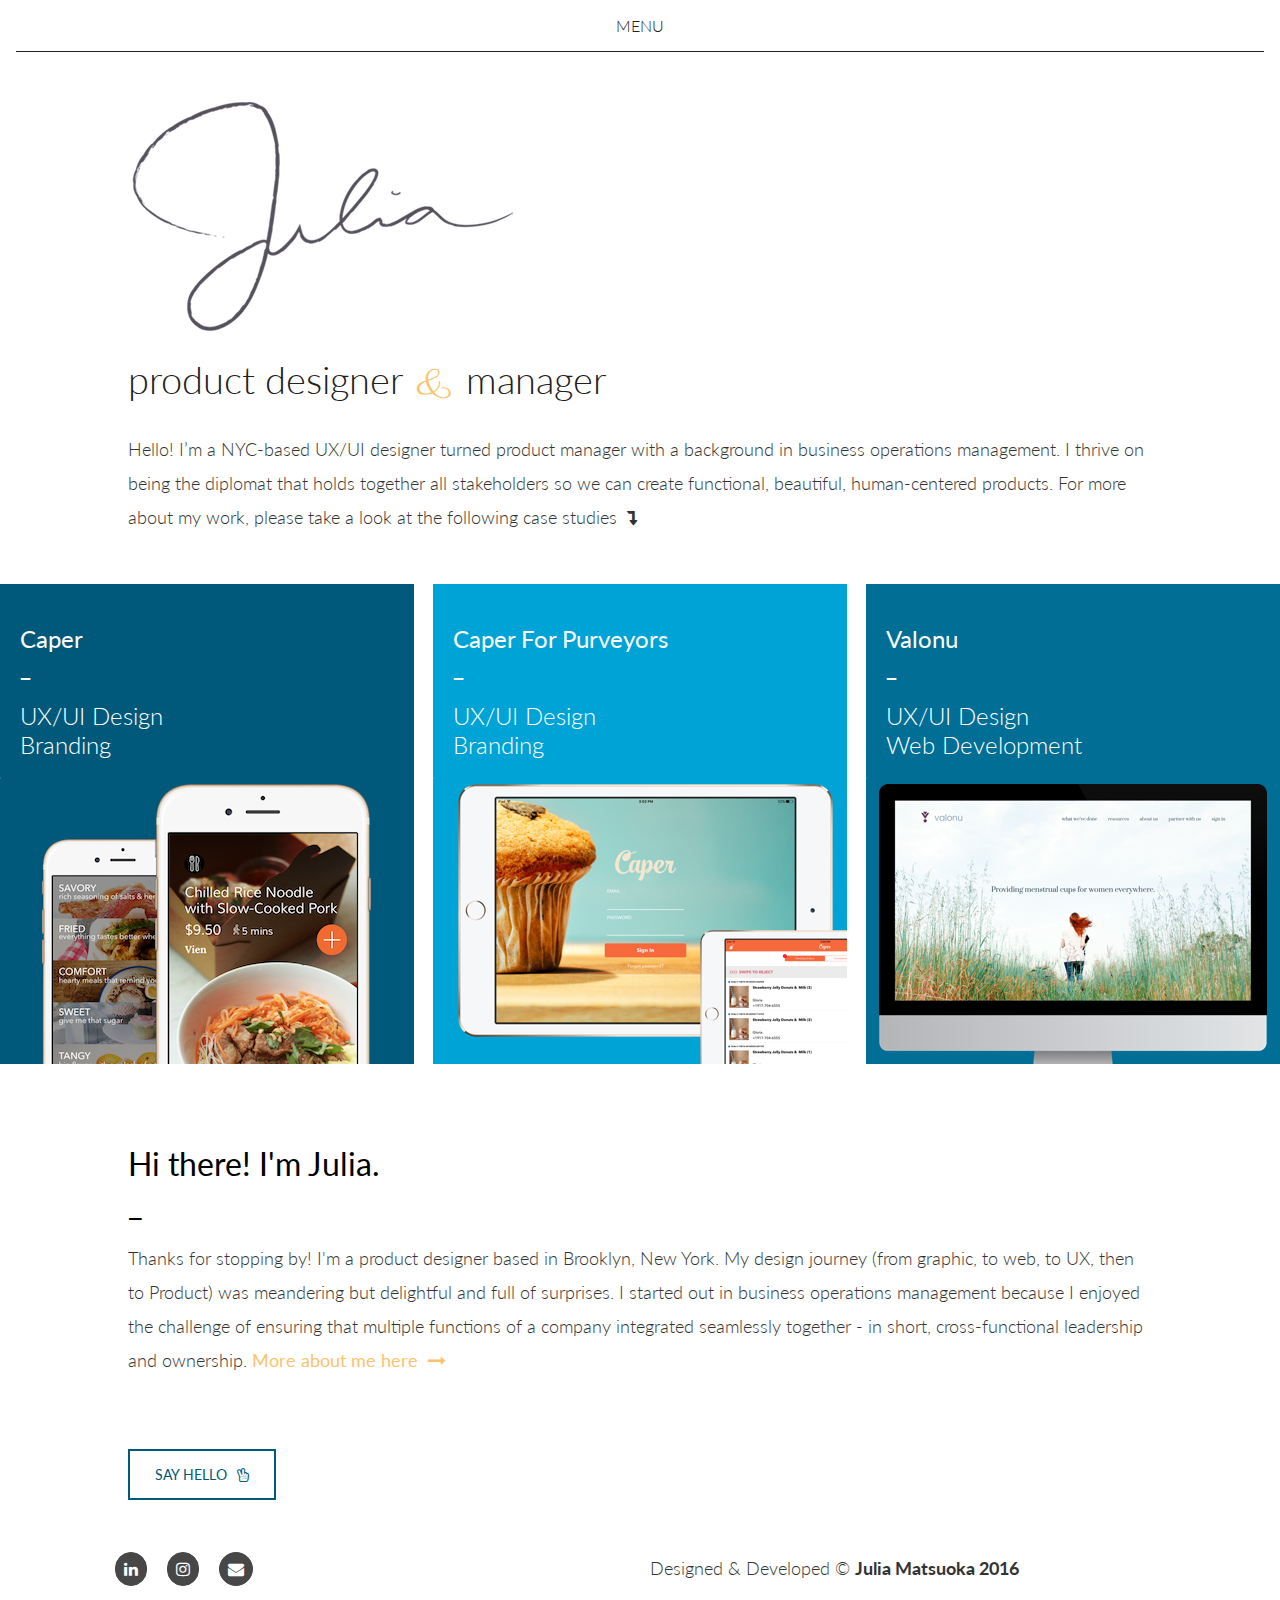
==== index.html @ af91d531 "SWITCHCASESTUDIES" ====
<!DOCTYPE html>
 <html lang="en-us">
 <head>
   <meta http-equiv="X-UA-Compatible" content="IE=Edge">
   <meta name="viewport" content="width=device-width, initial-scale=1">
   <meta charset="UTF-8">
   <title>Julia Matsuoka</title>

 <!-- Google Fonts -->
  <link href="https://fonts.googleapis.com/css?family=Merriweather:300,400" rel="stylesheet">

  <link href="https://fonts.googleapis.com/css?family=Lato:300,400,700" rel="stylesheet">

  <link href="https://fonts.googleapis.com/css?family=Parisienne" rel="stylesheet">
 
 <!-- CSS -->
 <link rel="stylesheet" href="css/normalize.css">
 <link rel="stylesheet" href="css/style.css">
 <link rel="stylesheet" href="css/font-awesome.css"> 
 <link rel="stylesheet" href="css/animate.css">

 <script src="js/jquery-3.1.0.slim.min.js"></script>

</head>


<body>
<!-- HEADER -->
<header>
<!-- Menu -->
<nav>
<div class="menu">
  <div id="mobile-icon">MENU <br><hr></div>
  <ul>
    <li><a href="index.html">WORK</a></li>
    <li><a href="about.html">ABOUT</a></li>
    <li><a href="contact.html">CONTACT</a></li>
  </ul>
</div>
</nav>

<!-- Intro -->
<div class="intro">
  <img id="signaturelarge" src="images/signature.png" />
  <img id="signaturemobile" src="images/signaturemobile.png" />
  <h2>product designer<span> & </span> manager</h2>
  <br>
  <p>Hello! I’m a NYC-based UX/UI designer turned product manager with a background in business operations management. I thrive on being the diplomat that holds together all stakeholders so we can create functional, beautiful, human-centered products. For more about my work, please take a look at the following case studies<i class="fa fa-level-down" aria-hidden"true"></i></p>

</div>
</header>
<!-- END HEADER -->

<!-- MAIN -->
<main>
<section class="casestudies">
  <li class="one-third caperstudy">
  <a href="caperstudy.html">
    <div class="box">
    <div class="hovereffect">
        <div class="overlay">
           <h3>Caper<br>_</h3><br>
           <h4>UX/UI Design<br>Branding</h4>
           <p>VIEW CASE STUDY</p>
        </div>
    <img class="img-responsive" src="images/capercasestudy.png" />
    </div>
  </div>
  </a>
  </li>

<!--   <li class="one-third valonustudy">
  <a href="valonustudy.html">
  <div class="box">
    <div class="hovereffect">
        <div class="overlay">
            <h3>Valonu<br>_</h3><br>
            <h4>UX/UI Design<br>Web Development</h4>
            <p>VIEW CASE STUDY</p> 
        </div>
        <img class="img-responsive" src="images/valonucasestudy.png" />
    </div>
  </div>
  </a>
  </li>

  <li class="one-third caperpurveyorstudy">
  <a href="caperpurveyorstudy.html">
  <div class="box">
      <div class="hovereffect">
          <div class="overlay">
              <h3>Caper For Purveyors<br>_</h3><br>
              <h4>UX/UI Design<br>Branding</h4>
              <p>VIEW CASE STUDY</p> 
          </div>
        <img class="img-responsive" src="images/caperpurveyorstudy.png" />
      </div>
  </div>
  </a>
  </li> -->

  <li class="one-third caperpurveyorstudy">
  <a href="caperpurveyorstudy.html">
  <div class="box">
    <div class="hovereffect">
        <div class="overlay">
            <h3>Caper For Purveyors<br>_</h3><br>
            <h4>UX/UI Design<br>Branding</h4>
            <p>VIEW CASE STUDY</p> 
        </div>
        <img class="img-responsive" src="images/caperpurveyorstudy.png" />
    </div>
  </div>
  </a>
  </li>

  <li class="one-third valonustudy">
  <a href="valonustudy.html">
  <div class="box">
      <div class="hovereffect">
          <div class="overlay">
              <h3>Valonu<br>_</h3><br>
              <h4>UX/UI Design<br>Web Development</h4>
              <p>VIEW CASE STUDY</p> 
          </div>
        <img class="img-responsive" src="images/valonucasestudy.png" />
      </div>
  </div>
  </a>
  </li>




</section>

<section class="about">
  <h2>Hi there! I'm Julia.<br>_<br></h2>
  <p>Thanks for stopping by! I'm a product designer based in Brooklyn, New York. My design journey (from graphic, to web, to UX, then to Product) was meandering but delightful and full of surprises. I started out in business operations management because I enjoyed the challenge of ensuring that multiple functions of a company integrated seamlessly together - in short, cross-functional leadership and ownership. <a href="about.html">More about me here<i class="fa fa-long-arrow-right" aria-hidden"true"></i></a>
  <br>
  </p>
  <a href="contact.html" class="btn">SAY HELLO<i class="fa fa-hand-peace-o" aria-hidden"true"></i></a>
</section>
</main>
<!-- END MAIN -->

<!-- FOOTER -->
<footer>
  <li class="one-half socialmedia" id="contact">
    <ul class="icons">
    <li>
      <a href="https://www.linkedin.com/in/juliamatsuoka" class="icon alt fa fa-linkedin" target="_blank"></a>
    </li>
    <li>
      <a href="https://www.instagram.com/julia.mats/" class="icon alt fa fa-instagram" target="_blank"></a>
    </li>
    <li>
      <a href="mailto:cheers.julia@gmail.com" class="icon alt fa fa-envelope" target="_blank"></a>
    </li>
    </ul>
  </li>
  <li class="one-half copyright">
     <p>Designed & Developed &copy; <span>Julia Matsuoka 2016</span></p>
  </li>

 </footer>
<!-- END FOOTER -->


<!-- CHANGE MENU BG ON SCROLL -->
<!-- <script>
$(window).scroll(function() {
if ($(window).scrollTop() > 50 ){
$('.menu').addClass('scrolling');
} else {
$('.menu').removeClass('scrolling');
}; 
});
$('.scroll').on('click', function(e){ 
e.preventDefault()
$('html, body').animate({
scrollTop : $(this.hash).offset().top
}, 1500);
});
</script> -->

<!-- RESPONSIVE MENU -->
<script>
$(document).ready(function(){
  
  $('#mobile-icon').click( function() {
    $('nav ul').toggleClass("showing");
        // console.log('working');

  });
});
</script>





 </body>
 </html>
---- css/style.css ----
/* RESET */
html, body, div, span, object, iframe,
h1, h2, h3, h4, h5, h6, p, blockquote, pre,
abbr, address, cite, code,
del, dfn, em, img, ins, kbd, q, samp,
small, strong, sub, sup, var,
b, i,
dl, dt, dd, ol, ul, li,
fieldset, form, label, legend,
table, caption, tbody, tfoot, thead, tr, th, td,
article, aside, canvas, details, figcaption, figure, 
footer, header, hgroup, menu, nav, section, summary,
time, mark, audio, video {
    margin:0;
    padding:0;
    border:0;
    outline:0;
    font-size:100%;
    vertical-align:baseline;
    background:transparent;
}
nav ul {
    list-style:none;
}
blockquote, q {
    quotes:none;
}
blockquote:before, blockquote:after,
q:before, q:after {
    content:'';
    content:none;
}
a {
    margin:0;
    padding:0;
    font-size:100%;
    vertical-align:baseline;
    background:transparent;
    text-decoration: none;
    color: #FBC26E;
    font-weight: 400;
}
a:hover {
  color: #006E95;
}
table {
    border-collapse:collapse;
    border-spacing:0;
}
/* change border colour to suit your needs */
hr {
    display:block;
    border:0;   
    border-top:1px solid #474747;
    margin-top:1em;
    margin-left: 1em;
    margin-right: 1em;
    padding:0;
}
input, select {
    vertical-align:middle;
}

html, body{
   overflow-x: hidden;
   margin: 0;
   padding: 0;
 }
body {
 font-family: 'Lato', sans-serif;
 font-size: 1em;
}
h1, h2, h3, h4, h5 {
 font-family: 'Lato', sans-serif;
 font-weight: 700;
}
h1 {
 font-size: 212.5%; /*34px*/
 font-weight: 400;
}
h2 {
 font-size: 137.5%; /*22px section headers*/
 font-weight: 400;
}
h3 {
 font-size: 137.5%; 
 font-weight: 300;
}
h4 {
  font-size: 112.5%; /*16px subheaders*/
}
h5 {
 font-size: 75%; /*12px sub-subheaders CAP*/
}
h6 {
 font-family: 'Lato', sans-serif;
 font-size: 112.5%; /*18px quote*/ 
 line-height: 1.5em;
 font-weight: 300;
}
p {
 font-size: 87.5%; /*14 px*/
 line-height: 1.625em; /*24px*/
 font-weight: 300;
}
footer {
  font-family: 'Lato', sans-serif;
}
.fa { font-family: 'FontAwesome' !important; 
  padding-left: 10px;

}




 /* GRID */
 .container {
   margin-right: auto;
   margin-left: auto;
   padding-top: 2em;
   padding-bottom: 2em;
   margin-top: 2em;
   margin-bottom: 2em;
   position: relative;
   width: 85%;
 }
 .container:before,
 .container:after {
   content: " ";
   display: table;
 }
 .container:after {
   clear: both;
 }
 .one-half, .one-third, .one-fourth {
   width: 50%;
   float: left;
   position: relative;
   min-height: 1px;
   margin-top: 0;
}


/* BUTTONS */
.btn {
   background: transparent;
   border: 2px solid #00597A;
   color: #00597A;
   font-family: 'Lato';
   font-size: 0.875em; /*14px*/
   font-weight: 400;
   padding: 15px 25px 15px 25px;
   line-height: 35px;
   text-decoration: none;
}
.btn:hover {
  color: #ffffff;
  background-color: #00597A;
}

 /* HEADER NAV */
* {
  margin: 0;
  padding: 0;
}
.menu {
   background-color: #ffffff;
   height: auto;
/*   position: fixed;*/
   top: 0;
   width: 100%;
   z-index: 999;
}
.manu li:last-child {
  margin-right: 4.25em;
}
.menu a {
  text-decoration: none;
  color: #202020;
}
/*.scrolling {
  background-color: #f1f1f1; opacity: 0.95;
  transition-duration: 0.1s;
}*/
nav ul {
  overflow: hidden;
  text-align:right;
  padding: 1%;
  margin-left: 0;
  -webkit-transition: max-height 0.4s;
  -ms-transition: max-height 0.4s;
  -moz-transition: max-height 0.4s;
  -0-transition: max-height 0.4s;
  transition: max-height 0.4s;
}
nav ul li {
  display: inline-block;
  font-size: 1em;
  font-weight: 300;
  padding: 10px 80px;
  letter-spacing: 1px;
  color: #202020;
}
nav a:hover {
   color: #FBC26E;
}​
.mobile-icon {
  width: 100%;
  text-align: center;
  box-sizing: border-box;
  cursor: pointer;
  color: #ffffff;
  display: none;
  position: relative;
}

/*@media all and (min-width: 42.5em) {
  #mobile-icon { 
    display: none; 
  } 
}*/

/*@media all and (max-width: 42.5em) {*/
  #mobile-icon {
    display: block;
    padding-top: 1em;
    cursor: pointer;
    text-align: center;
    font-size: 1em;
    font-weight: 300;
  }
    nav ul {
    max-height: 0px;      
    padding: 0px;
  }
  /* MOBILE NAV  */
  .showing {
    min-height: 200em;
    text-align: center;
    font-size: 1em;
    background-color: #ffffff;
    padding-top: 100px;
  }
  .menu {
    color: #202020;
    background-color: #ffffff;
    display: block;
    width: 100%;
  }
  hr {
  border-top: 1px solid #202020;
  }
  nav ul li {
    box-sizing: border-box;
    width: 100%;
    padding-top: 30px;
    text-align: center;
  }
  nav ul li a {
      color: #202020;
      text-decoration: none;
  }
  nav ul li:hover {
      width: 100%;
      color: #FBC26E;
    }
/*}*/


/* INTRO */
.intro {
  background-color: #FFFFFF;
  min-height: 300px;
  padding-left: 10%;
  padding-right: 10%;
}
.intro img {
  display: block;
  padding-top: 30px;
  padding-bottom: 15px;
}
#signaturelarge {
  display: none;
}
.intro span {
  font-family: 'Parisienne', cursive;
  font-size: 1.15em;
  color: #FBC26E;
}
.intro h2 {
  text-align: left;
  color: #202020;
  font-weight: 300;
}

/* CASE STUDIES */
.casestudies {
  list-style-type: none;
  margin-top: 50px;
  min-height: 500px;
}
.casestudies a {
  text-decoration: none;
  color: #FFFFFF;
}
.casestudies h3, h4 {
  padding-left: 20px;
}
.box {
  cursor: pointer;
  overflow: hidden;
  max-height: 400px;
  padding-bottom: 40px;
  padding-top: 40px;
}
.caperstudy {
  background-color: #00597A;
  margin-bottom: 25px;
}
.valonustudy {
  background-color: #006E95;
  margin-bottom: 80px;
}
.caperpurveyorstudy {
  background-color: #00A3D5;
  margin-bottom: 25px;
}
.caperpurveyorstudy img {
  padding-left: 25px;
}

.hovereffect {
  width: 100%;
  height: 500px;
  float: left;
  overflow: hidden;
  position: relative;
  text-align: center;
  cursor: pointer;
}
.hovereffect .overlay {
  width: 100%;
  height: 325px;
  position: absolute;
  overflow: hidden;
  top: 0;
  left: 0;
}
.hovereffect img {
  padding-top: 160px;
  display: block;
  position: relative;
  margin-left: auto;
  margin-right: auto;
  max-width: none;
  -webkit-transition: opacity 0.25s, -webkit-transform 0.35s;
  transition: opacity 0.35s, transform 0.35s;
  -webkit-backface-visibility: hidden;
  backface-visibility: hidden;
}
.hovereffect:hover img {
  opacity: 0.1;
  width: 75%;
  height: auto;
  filter: alpha(opacity=10);
  -webkit-transform: translate3d(0,0,0);
  transform: translate3d(0,0,0);
}
.hovereffect h3 {
  text-align: left;
  font-weight: 400;
  position: relative;
  overflow: hidden;
  background-color: transparent;
}
.hovereffect h4 {
  text-align: left;
  font-weight: 300;
  position: relative;
  overflow: hidden;
  background-color: transparent;
  padding-bottom: 20px;
}
.hovereffect h4:after {
  position: absolute;
  bottom: 0;
  left: 0;
  width: 100%;
  height: 2px;
  background: #fff;
  content: '';
  -webkit-transition: -webkit-transform 0.35s;
  transition: transform 0.35s;
  -webkit-transform: translate3d(-100%,0,0);
  transform: translate3d(-100%,0,0);
}
.hovereffect:hover h4:after {
  -webkit-transform: translate3d(0,0,0);
  transform: translate3d(0,0,0);
}
.hovereffect p {
  color: #FFF;
  padding-top: 50px;
  font-family: 'Lato';
  font-size: 20px;
  font-weight: 300;
  opacity: 0;
  filter: alpha(opacity=0);
  -webkit-transition: opacity 0.35s, -webkit-transform 0.35s;
  transition: opacity 0.35s, transform 0.35s;
  -webkit-transform: translate3d(100%,0,0);
  transform: translate3d(100%,0,0);
}
.hovereffect:hover p {
  opacity: 1;
  filter: alpha(opacity=100);
  -webkit-transform: translate3d(0,0,0);
  transform: translate3d(0,0,0);
}


/* ABOUT */
.about {
  margin-top: 50px;
  padding: 20px;
}
.about > h2 {
  padding-bottom: 20px;
  clear: both
}
.about > p {
  padding-bottom: 80px;
}
.about a {
 text-decoration: none;
}
.about span {
  font-weight: 700;
  color: #006E95;
}


/* FOOTER */
footer {
  padding-left: 20px;
  padding-top: 20px;
  padding-bottom: 100px;
  list-style-type: none;
  margin-top: 20px;
}
.socialmedia {
  padding-bottom: 20px;
}
.socialmedia li {
    opacity: 1;
    transition: opacity .5s ease-out;
    -moz-transition: opacity .5s ease-out;
    -webkit-transition: opacity .5s ease-out;
    -o-transition: opacity .5s ease-out;
}
.socialmedia li:hover {
   opacity: 0.5;
}
.icon {
  color: #FFFFFF;
  text-decoration: none;
  background-color: #474747;
  border-bottom: none;
  position: relative;
  border: 1px solid #474747;
  border-radius: 50px;  
  -moz-border-radius: 50px;
  -webkit-border-radius: 50px;
  padding: 8px;
}
ul.icons {
  cursor: default;
  list-style: none;
  padding-left: 0;
}
ul.icons li {
  display: inline-block;
  padding: 0 1em 0 0;
}
.copyright {
  font-size: 1em;
  padding-bottom: 20px;
}
.copyright p {
  padding-right: 50px;
}
.copyright span {
  font-weight: 700;
}

/* MEDIA QUERIES */
/* Larger than mobile */
@media all and (min-width: 18.75em) {
   .container {
     width: 100%;
   }
   .one-half {
     width: 100%;
   }
   .one-third {
     width: 100%;
   }
   .one-fourth {
     width:100%;
   }
}

@media all and (min-width: 42.5em) {
  h1 {
     font-size: 325%; /*52px*/
  }
  h2 {
     font-size: 200%; /*32px section headers*/
     font-weight: 400;
  }
  h3 {
     font-size: 150%; /*24px banner description*/
     font-weight: 400;
  }
  h4 {
      font-size: 150%; /*20px subheaders*/
      font-weight: 300;
  }
  h5 {
     font-size: 87.5%; /*14px sub-subheaders CAP*/
  }
  h6 {
     font-family: 'Lato', sans-serif;
     font-size: 112.5%; /*18px quote*/ 
     font-weight: 300;
  }
  p {
     font-size: 112.5%; /*18px*/
     line-height: 1.875em; /*26px*/
     font-weight: 300;
     color: #333;
  }
  .container {
    padding-top: 1em;
    padding-bottom: 1em;
    width: 60%;
  }
  .one-half {
     width: 50%;
  }
  .intro {
     min-height: 100px;
     padding-left: 10%;
     padding-right: 10%;
  }
  .intro h2 {
    text-align: left;
    font-size: 38px;
  }
  #signaturelarge {
    display: block;
    padding-top: 30px;
    padding-bottom: 15px;
  }
  #signaturemobile {
    display: none;
  }
  .about{
    width: 80%;
    margin: auto;
    padding-top: 50px;
  }
  .socialmedia ul {
    padding-left: 15%;
  }
}
/*Breakpoint */
@media all and (min-width: 67.81em) {
  .container {
    width: 100%;
  }
  .one-half {
    width: 50%;
  }
  .one-third {
    width: 32.33333%;
    margin-left: 0.5%;
    margin-right: 1%;
  }
  .one-fourth {
    width:21%;
   }
  .caperstudy {
    margin-left: 0;
  }
  .valonustudy {
    margin-right: 0;
    float: right;
  }

}
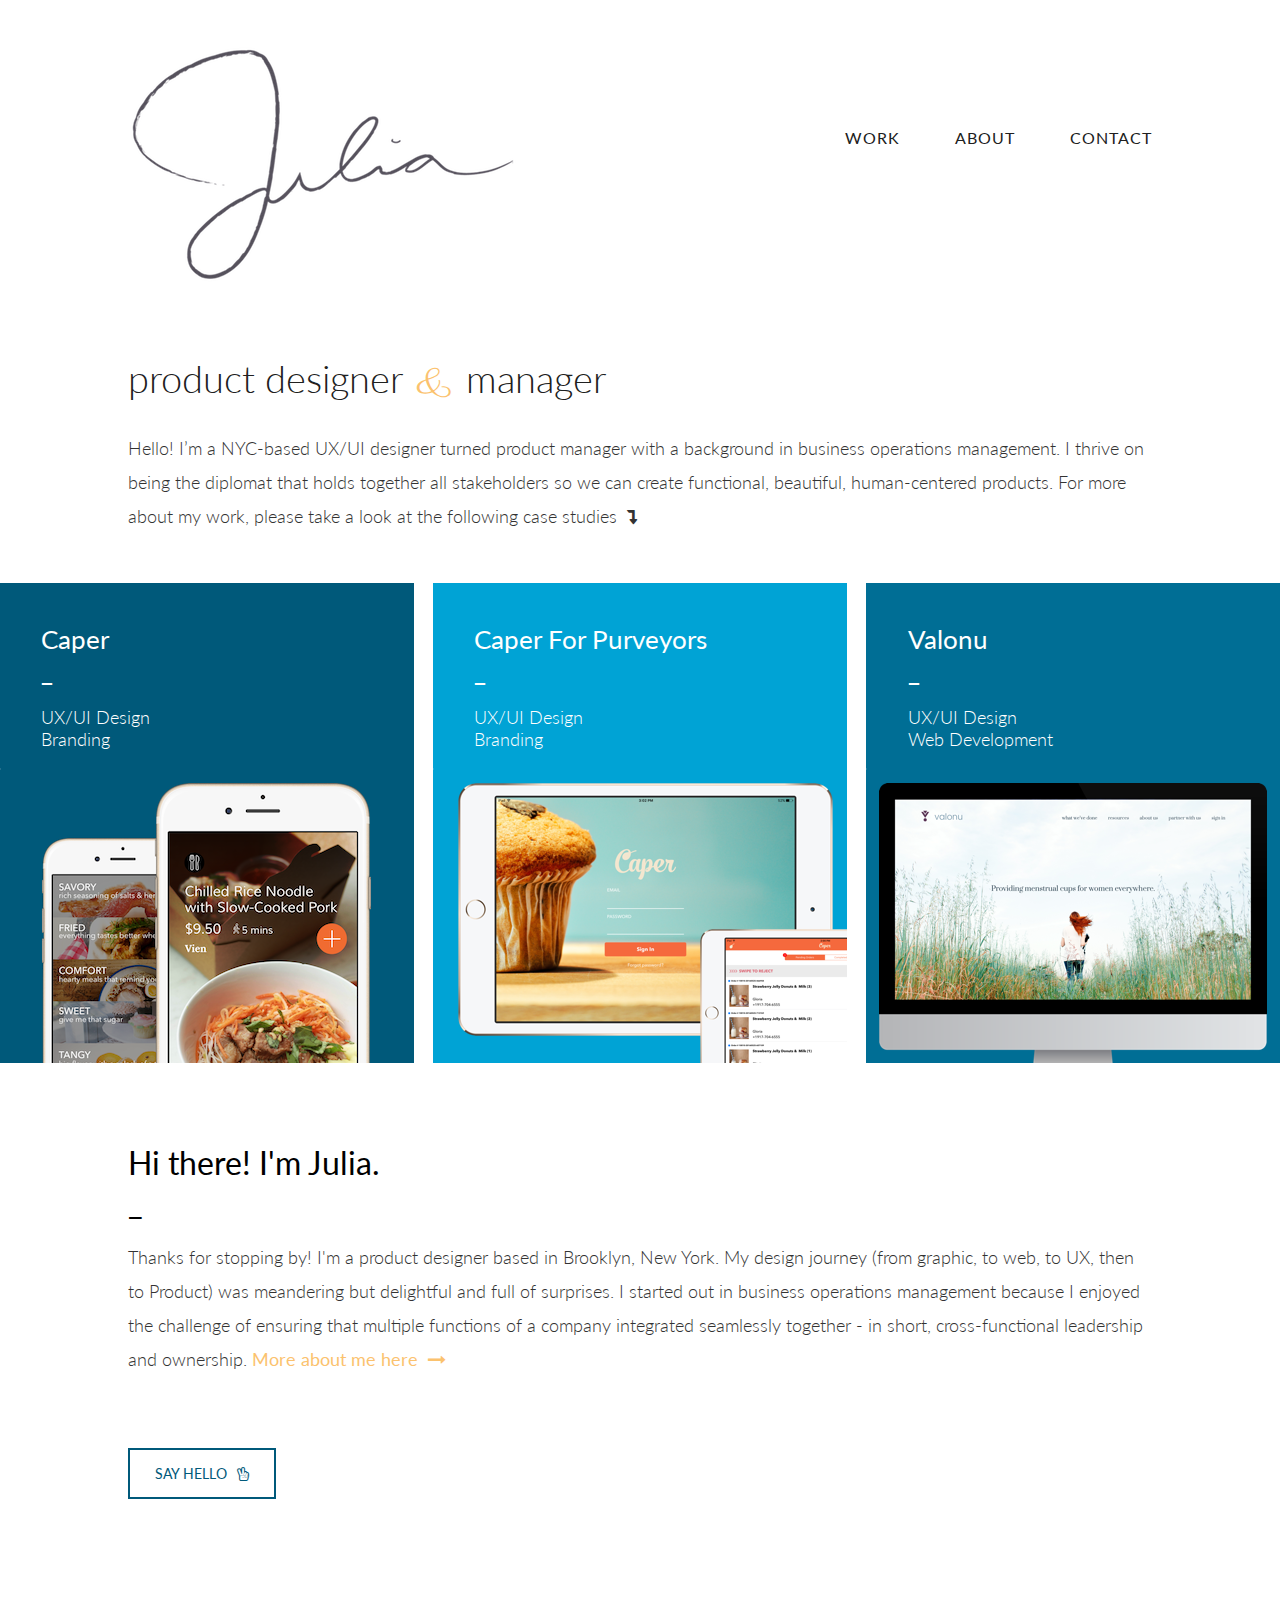
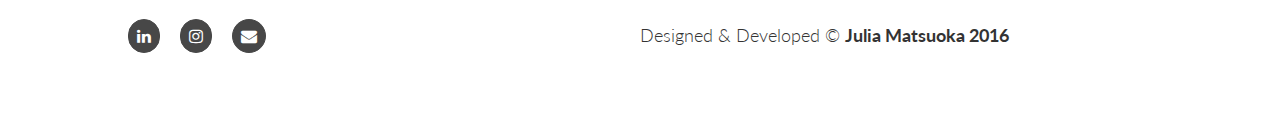
==== commit cc2edf7b: "CLEANUPHOMEPAGE" ====
--- a/index.html
+++ b/index.html
@@ -24,13 +24,16 @@
 </head>
 
 
+
 <body>
-<!-- HEADER -->
+
 <header>
-<!-- Menu -->
-<nav>
-<div class="menu">
-  <div id="mobile-icon">MENU <br><hr></div>
+<nav class="menu">
+<div class="signature one-half">
+  <img id="signaturelarge" src="images/signature.png" />
+</div>
+<div class="menu one-half">
+  <div id="mobile-icon">MENU<br><hr></div>
   <ul>
     <li><a href="index.html">WORK</a></li>
     <li><a href="about.html">ABOUT</a></li>
@@ -39,9 +42,7 @@
 </div>
 </nav>
 
-<!-- Intro -->
 <div class="intro">
-  <img id="signaturelarge" src="images/signature.png" />
   <img id="signaturemobile" src="images/signaturemobile.png" />
   <h2>product designer<span> & </span> manager</h2>
   <br>
@@ -49,9 +50,9 @@
 
 </div>
 </header>
-<!-- END HEADER -->
 
-<!-- MAIN -->
+
+
 <main>
 <section class="casestudies">
   <li class="one-third caperstudy">
@@ -68,36 +69,6 @@
   </div>
   </a>
   </li>
-
-<!--   <li class="one-third valonustudy">
-  <a href="valonustudy.html">
-  <div class="box">
-    <div class="hovereffect">
-        <div class="overlay">
-            <h3>Valonu<br>_</h3><br>
-            <h4>UX/UI Design<br>Web Development</h4>
-            <p>VIEW CASE STUDY</p> 
-        </div>
-        <img class="img-responsive" src="images/valonucasestudy.png" />
-    </div>
-  </div>
-  </a>
-  </li>
-
-  <li class="one-third caperpurveyorstudy">
-  <a href="caperpurveyorstudy.html">
-  <div class="box">
-      <div class="hovereffect">
-          <div class="overlay">
-              <h3>Caper For Purveyors<br>_</h3><br>
-              <h4>UX/UI Design<br>Branding</h4>
-              <p>VIEW CASE STUDY</p> 
-          </div>
-        <img class="img-responsive" src="images/caperpurveyorstudy.png" />
-      </div>
-  </div>
-  </a>
-  </li> -->
 
   <li class="one-third caperpurveyorstudy">
   <a href="caperpurveyorstudy.html">
@@ -129,9 +100,6 @@
   </a>
   </li>
 
-
-
-
 </section>
 
 <section class="about">
@@ -142,9 +110,9 @@
   <a href="contact.html" class="btn">SAY HELLO<i class="fa fa-hand-peace-o" aria-hidden"true"></i></a>
 </section>
 </main>
-<!-- END MAIN -->
 
-<!-- FOOTER -->
+
+
 <footer>
   <li class="one-half socialmedia" id="contact">
     <ul class="icons">
@@ -164,25 +132,8 @@
   </li>
 
  </footer>
-<!-- END FOOTER -->
 
 
-<!-- CHANGE MENU BG ON SCROLL -->
-<!-- <script>
-$(window).scroll(function() {
-if ($(window).scrollTop() > 50 ){
-$('.menu').addClass('scrolling');
-} else {
-$('.menu').removeClass('scrolling');
-}; 
-});
-$('.scroll').on('click', function(e){ 
-e.preventDefault()
-$('html, body').animate({
-scrollTop : $(this.hash).offset().top
-}, 1500);
-});
-</script> -->
 
 <!-- RESPONSIVE MENU -->
 <script>
@@ -198,7 +149,5 @@
 
 
 
-
-
  </body>
  </html>--- a/css/style.css
+++ b/css/style.css
@@ -83,7 +83,7 @@
  font-weight: 400;
 }
 h3 {
- font-size: 137.5%; 
+ font-size: 150%; /*24px */
  font-weight: 300;
 }
 h4 {
@@ -167,7 +167,6 @@
 .menu {
    background-color: #ffffff;
    height: auto;
-/*   position: fixed;*/
    top: 0;
    width: 100%;
    z-index: 999;
@@ -179,15 +178,10 @@
   text-decoration: none;
   color: #202020;
 }
-/*.scrolling {
-  background-color: #f1f1f1; opacity: 0.95;
-  transition-duration: 0.1s;
-}*/
 nav ul {
   overflow: hidden;
   text-align:right;
-  padding: 1%;
-  margin-left: 0;
+  padding-right: 20%;
   -webkit-transition: max-height 0.4s;
   -ms-transition: max-height 0.4s;
   -moz-transition: max-height 0.4s;
@@ -196,9 +190,9 @@
 }
 nav ul li {
   display: inline-block;
-  font-size: 1em;
-  font-weight: 300;
-  padding: 10px 80px;
+  /*font-weight: 300;*/
+  padding-top: 25%;
+  padding-left: 10%;
   letter-spacing: 1px;
   color: #202020;
 }
@@ -215,13 +209,13 @@
   position: relative;
 }
 
-/*@media all and (min-width: 42.5em) {
+@media all and (min-width: 67.75em) {
   #mobile-icon { 
     display: none; 
   } 
-}*/
-
-/*@media all and (max-width: 42.5em) {*/
+}
+
+@media all and (max-width: 67.75em) {
   #mobile-icon {
     display: block;
     padding-top: 1em;
@@ -255,6 +249,7 @@
     box-sizing: border-box;
     width: 100%;
     padding-top: 30px;
+    padding-left: 0;
     text-align: center;
   }
   nav ul li a {
@@ -265,7 +260,7 @@
       width: 100%;
       color: #FBC26E;
     }
-/*}*/
+}
 
 
 /* INTRO */
@@ -278,7 +273,6 @@
 .intro img {
   display: block;
   padding-top: 30px;
-  padding-bottom: 15px;
 }
 #signaturelarge {
   display: none;
@@ -292,6 +286,7 @@
   text-align: left;
   color: #202020;
   font-weight: 300;
+  padding-top: 5%;
 }
 
 /* CASE STUDIES */
@@ -305,7 +300,7 @@
   color: #FFFFFF;
 }
 .casestudies h3, h4 {
-  padding-left: 20px;
+  padding-left: 10%;
 }
 .box {
   cursor: pointer;
@@ -423,7 +418,8 @@
 /* ABOUT */
 .about {
   margin-top: 50px;
-  padding: 20px;
+  padding-right: 10%;
+  padding-left: 10%;
 }
 .about > h2 {
   padding-bottom: 20px;
@@ -443,11 +439,14 @@
 
 /* FOOTER */
 footer {
-  padding-left: 20px;
-  padding-top: 20px;
+  padding-left: 10%;
+  padding-right: 10%;
+  padding-top: 20%;
   padding-bottom: 100px;
   list-style-type: none;
-  margin-top: 20px;
+}
+footer a:hover {
+  color: #fff;
 }
 .socialmedia {
   padding-bottom: 20px;
@@ -520,11 +519,11 @@
      font-weight: 400;
   }
   h3 {
-     font-size: 150%; /*24px banner description*/
+     font-size: 162.5%; /*26px banner description*/
      font-weight: 400;
   }
   h4 {
-      font-size: 150%; /*20px subheaders*/
+      font-size: 112.5%; /*18px subheaders*/
       font-weight: 300;
   }
   h5 {
@@ -547,12 +546,34 @@
     width: 60%;
   }
   .one-half {
-     width: 50%;
-  }
+     width: 100%;
+  }
+  footer {
+    padding-top: 10%;
+  }
+
+}
+/*Breakpoint */
+@media all and (min-width: 67.75em) {
+  .container {
+    width: 100%;
+  }
+  .one-half {
+    width: 50%;
+  }
+  .one-third {
+    width: 32.33333%;
+    margin-left: 0.5%;
+    margin-right: 1%;
+  }
+  .one-fourth {
+    width:21%;
+   }
   .intro {
      min-height: 100px;
      padding-left: 10%;
      padding-right: 10%;
+     clear: both;
   }
   .intro h2 {
     text-align: left;
@@ -562,35 +583,18 @@
     display: block;
     padding-top: 30px;
     padding-bottom: 15px;
+    padding-left: 20%;
   }
   #signaturemobile {
     display: none;
   }
   .about{
-    width: 80%;
     margin: auto;
     padding-top: 50px;
-  }
-  .socialmedia ul {
-    padding-left: 15%;
-  }
-}
-/*Breakpoint */
-@media all and (min-width: 67.81em) {
-  .container {
-    width: 100%;
-  }
-  .one-half {
-    width: 50%;
-  }
-  .one-third {
-    width: 32.33333%;
-    margin-left: 0.5%;
-    margin-right: 1%;
-  }
-  .one-fourth {
-    width:21%;
-   }
+    padding-right: 10%;
+    padding-left: 10%;
+  }
+
   .caperstudy {
     margin-left: 0;
   }
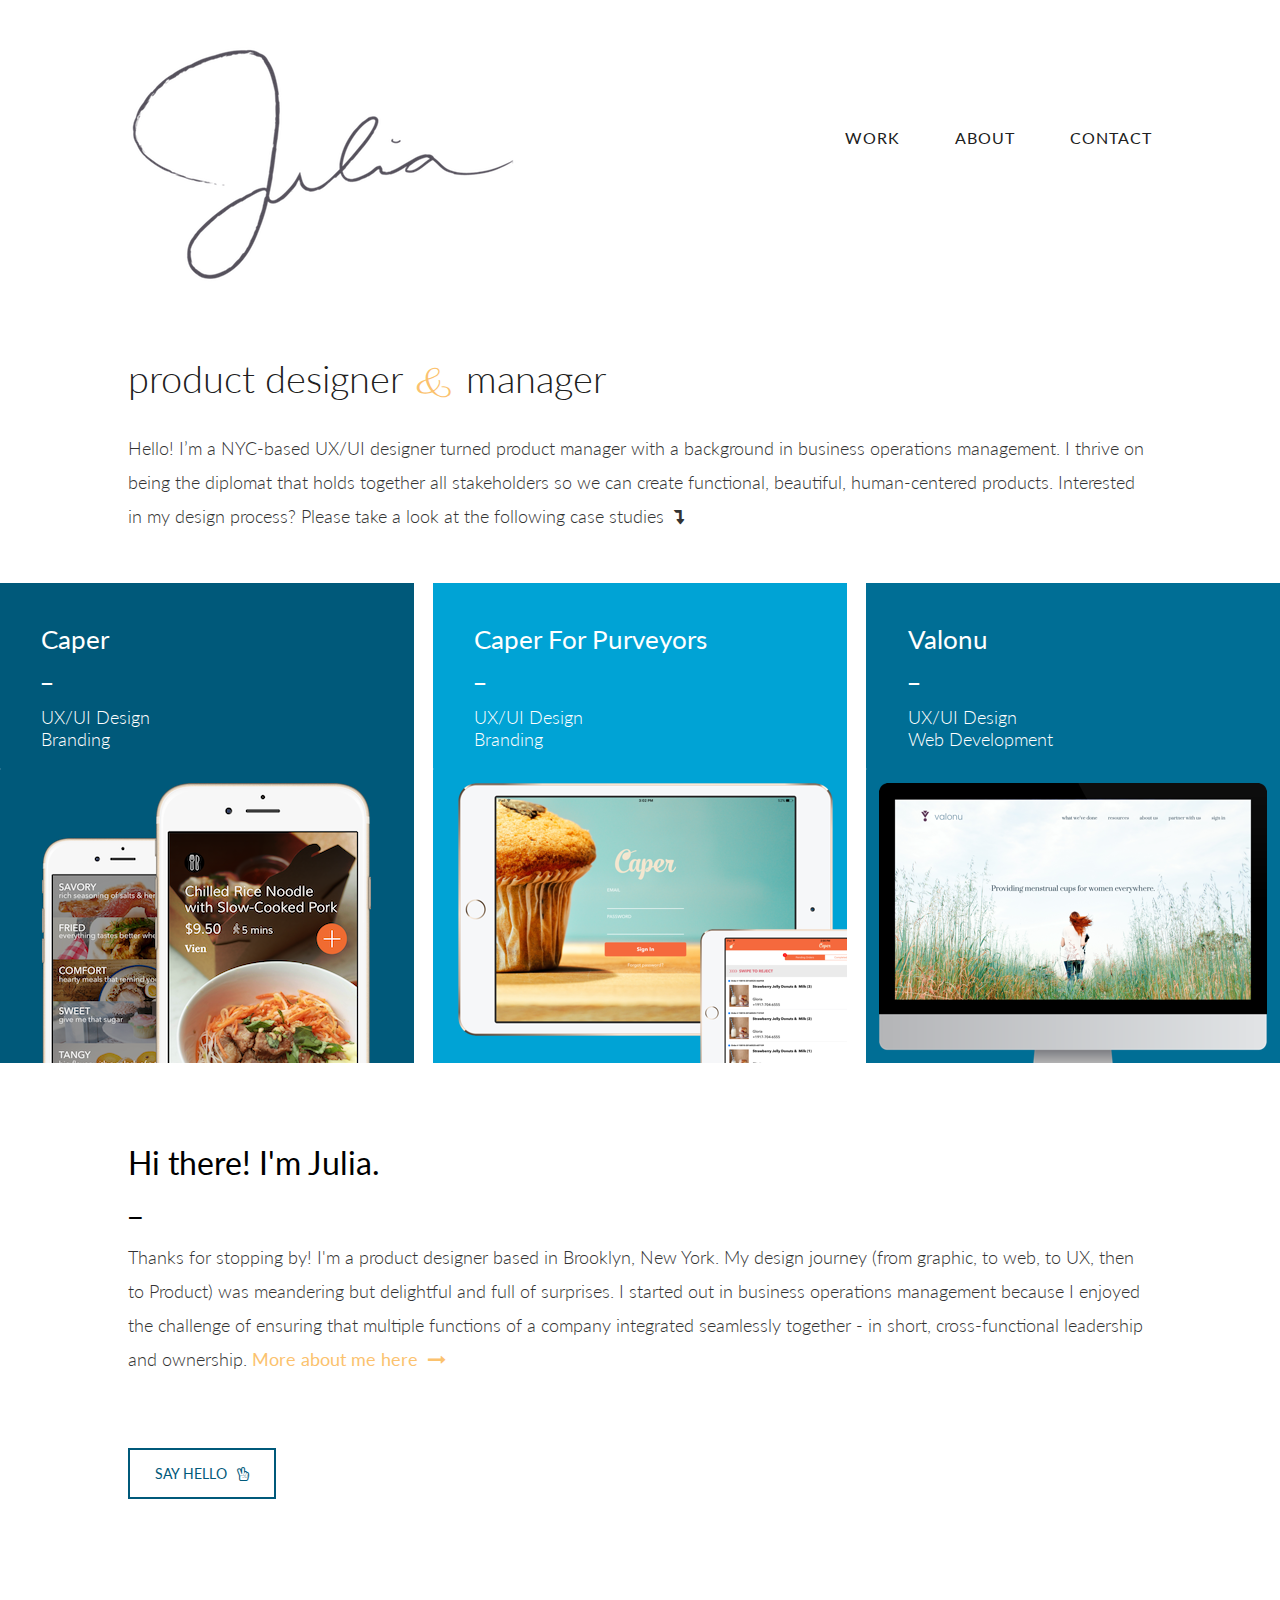
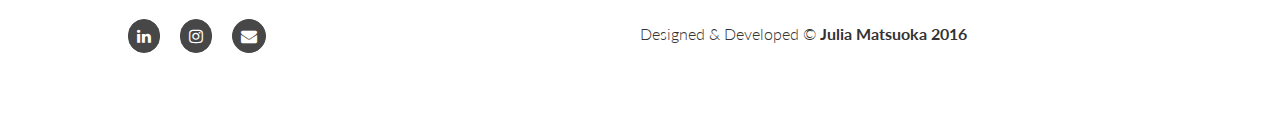
==== commit c0dfbeea: "WORKPAGE" ====
--- a/index.html
+++ b/index.html
@@ -46,7 +46,7 @@
   <img id="signaturemobile" src="images/signaturemobile.png" />
   <h2>product designer<span> & </span> manager</h2>
   <br>
-  <p>Hello! I’m a NYC-based UX/UI designer turned product manager with a background in business operations management. I thrive on being the diplomat that holds together all stakeholders so we can create functional, beautiful, human-centered products. For more about my work, please take a look at the following case studies<i class="fa fa-level-down" aria-hidden"true"></i></p>
+  <p>Hello! I’m a NYC-based UX/UI designer turned product manager with a background in business operations management. I thrive on being the diplomat that holds together all stakeholders so we can create functional, beautiful, human-centered products. Interested in my design process? Please take a look at the following case studies<i class="fa fa-level-down" aria-hidden"true"></i></p>
 
 </div>
 </header>
--- a/css/style.css
+++ b/css/style.css
@@ -483,7 +483,7 @@
   padding: 0 1em 0 0;
 }
 .copyright {
-  font-size: 1em;
+  font-size: 0.9em;
   padding-bottom: 20px;
 }
 .copyright p {
@@ -510,7 +510,7 @@
    }
 }
 
-@media all and (min-width: 42.5em) {
+@media all and (min-width: 42.5em) { /* 680px */
   h1 {
      font-size: 325%; /*52px*/
   }
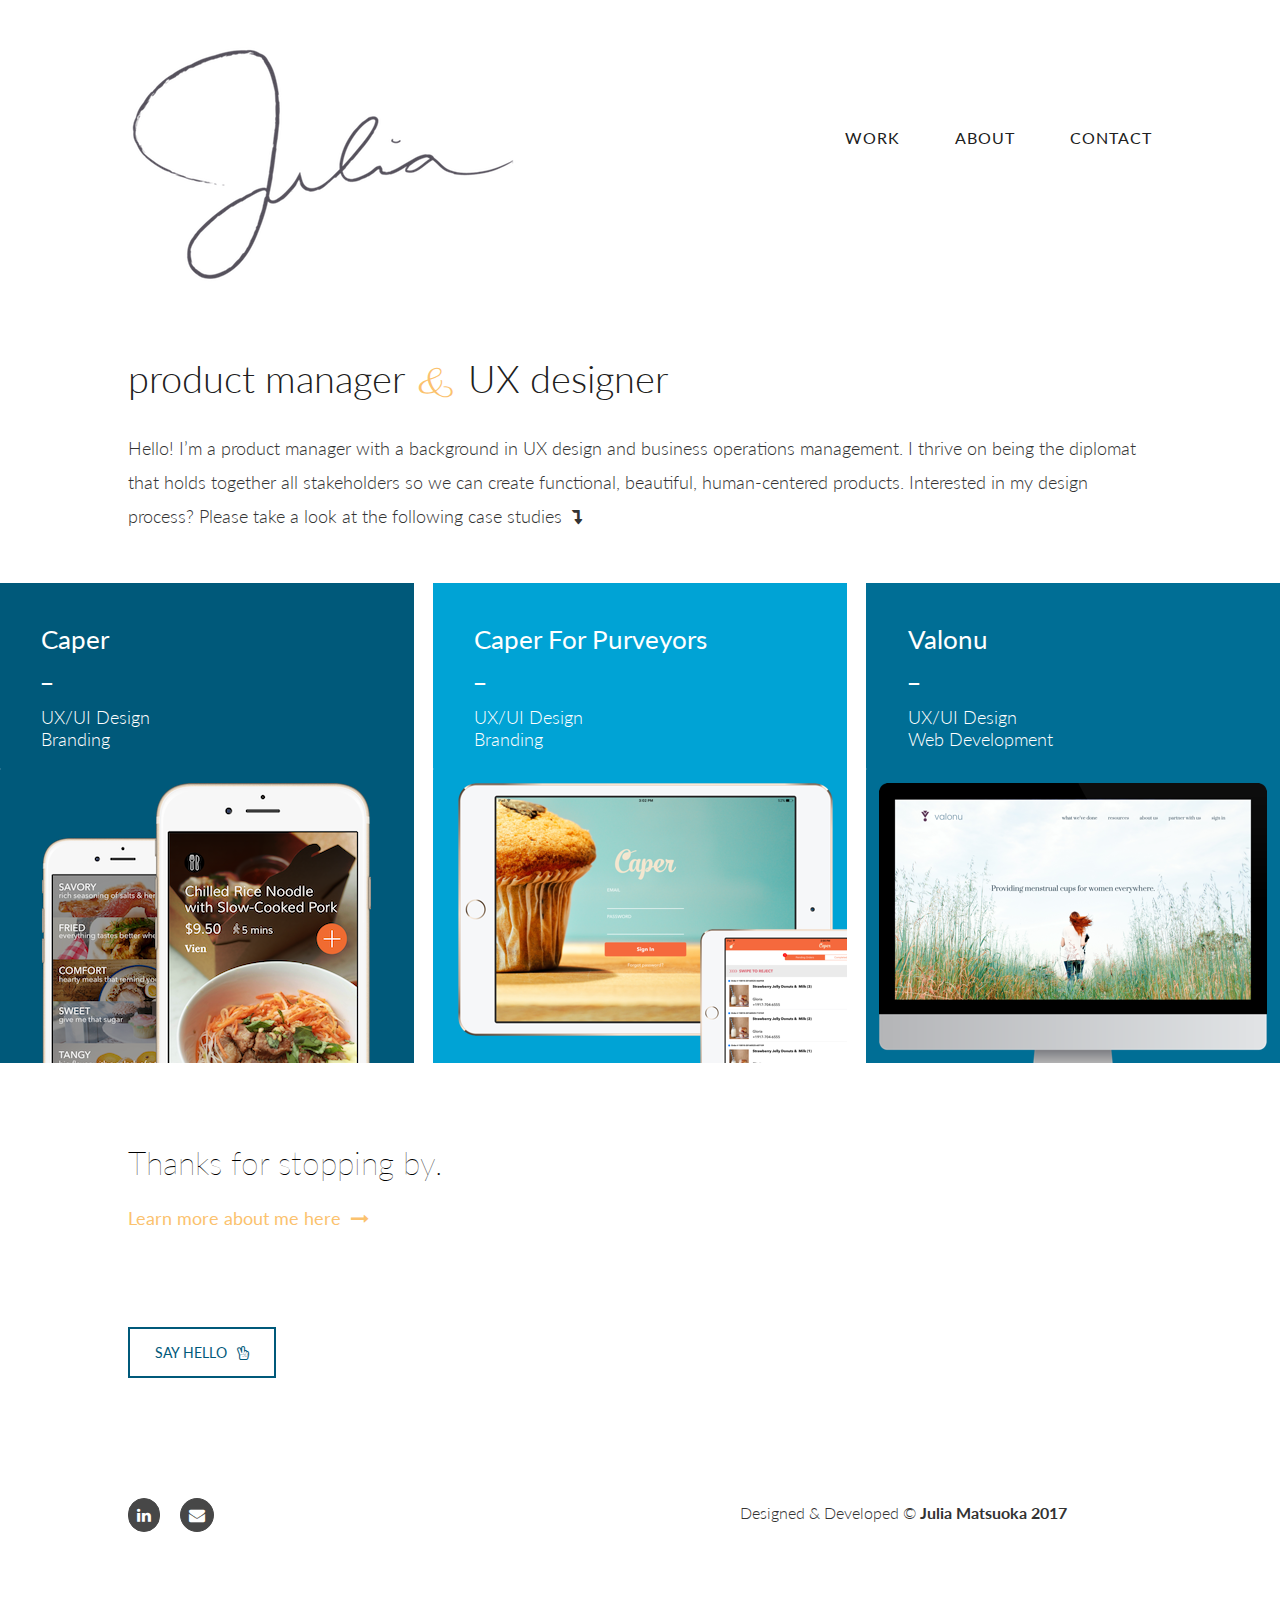
==== commit ae9e5b25: "2017 updates" ====
--- a/index.html
+++ b/index.html
@@ -4,6 +4,7 @@
    <meta http-equiv="X-UA-Compatible" content="IE=Edge">
    <meta name="viewport" content="width=device-width, initial-scale=1">
    <meta charset="UTF-8">
+   <link rel="icon" href="images/jmlogo.png" />
    <title>Julia Matsuoka</title>
 
  <!-- Google Fonts -->
@@ -44,9 +45,9 @@
 
 <div class="intro">
   <img id="signaturemobile" src="images/signaturemobile.png" />
-  <h2>product designer<span> & </span> manager</h2>
+  <h2>product manager<span> & </span> UX designer</h2>
   <br>
-  <p>Hello! I’m a NYC-based UX/UI designer turned product manager with a background in business operations management. I thrive on being the diplomat that holds together all stakeholders so we can create functional, beautiful, human-centered products. Interested in my design process? Please take a look at the following case studies<i class="fa fa-level-down" aria-hidden"true"></i></p>
+  <p>Hello! I’m a product manager with a background in UX design and business operations management. I thrive on being the diplomat that holds together all stakeholders so we can create functional, beautiful, human-centered products. Interested in my design process? Please take a look at the following case studies<i class="fa fa-level-down" aria-hidden"true"></i></p>
 
 </div>
 </header>
@@ -103,10 +104,9 @@
 </section>
 
 <section class="about">
-  <h2>Hi there! I'm Julia.<br>_<br></h2>
-  <p>Thanks for stopping by! I'm a product designer based in Brooklyn, New York. My design journey (from graphic, to web, to UX, then to Product) was meandering but delightful and full of surprises. I started out in business operations management because I enjoyed the challenge of ensuring that multiple functions of a company integrated seamlessly together - in short, cross-functional leadership and ownership. <a href="about.html">More about me here<i class="fa fa-long-arrow-right" aria-hidden"true"></i></a>
+  <h2>Thanks for stopping by.</h2>
+  <p><a href="about.html">Learn more about me here<i class="fa fa-long-arrow-right" aria-hidden"true"></i></a></p>
   <br>
-  </p>
   <a href="contact.html" class="btn">SAY HELLO<i class="fa fa-hand-peace-o" aria-hidden"true"></i></a>
 </section>
 </main>
@@ -120,15 +120,12 @@
       <a href="https://www.linkedin.com/in/juliamatsuoka" class="icon alt fa fa-linkedin" target="_blank"></a>
     </li>
     <li>
-      <a href="https://www.instagram.com/julia.mats/" class="icon alt fa fa-instagram" target="_blank"></a>
-    </li>
-    <li>
       <a href="mailto:cheers.julia@gmail.com" class="icon alt fa fa-envelope" target="_blank"></a>
     </li>
     </ul>
   </li>
   <li class="one-half copyright">
-     <p>Designed & Developed &copy; <span>Julia Matsuoka 2016</span></p>
+     <p>Designed & Developed &copy; <span>Julia Matsuoka 2017</span></p>
   </li>
 
  </footer>
--- a/css/style.css
+++ b/css/style.css
@@ -423,7 +423,8 @@
 }
 .about > h2 {
   padding-bottom: 20px;
-  clear: both
+  clear: both;
+  font-weight: lighter;
 }
 .about > p {
   padding-bottom: 80px;
@@ -551,7 +552,6 @@
   footer {
     padding-top: 10%;
   }
-
 }
 /*Breakpoint */
 @media all and (min-width: 67.75em) {
@@ -602,7 +602,9 @@
     margin-right: 0;
     float: right;
   }
-
-}
-
-
+   .copyright p {
+    padding-left: 100px;
+  }
+}
+
+
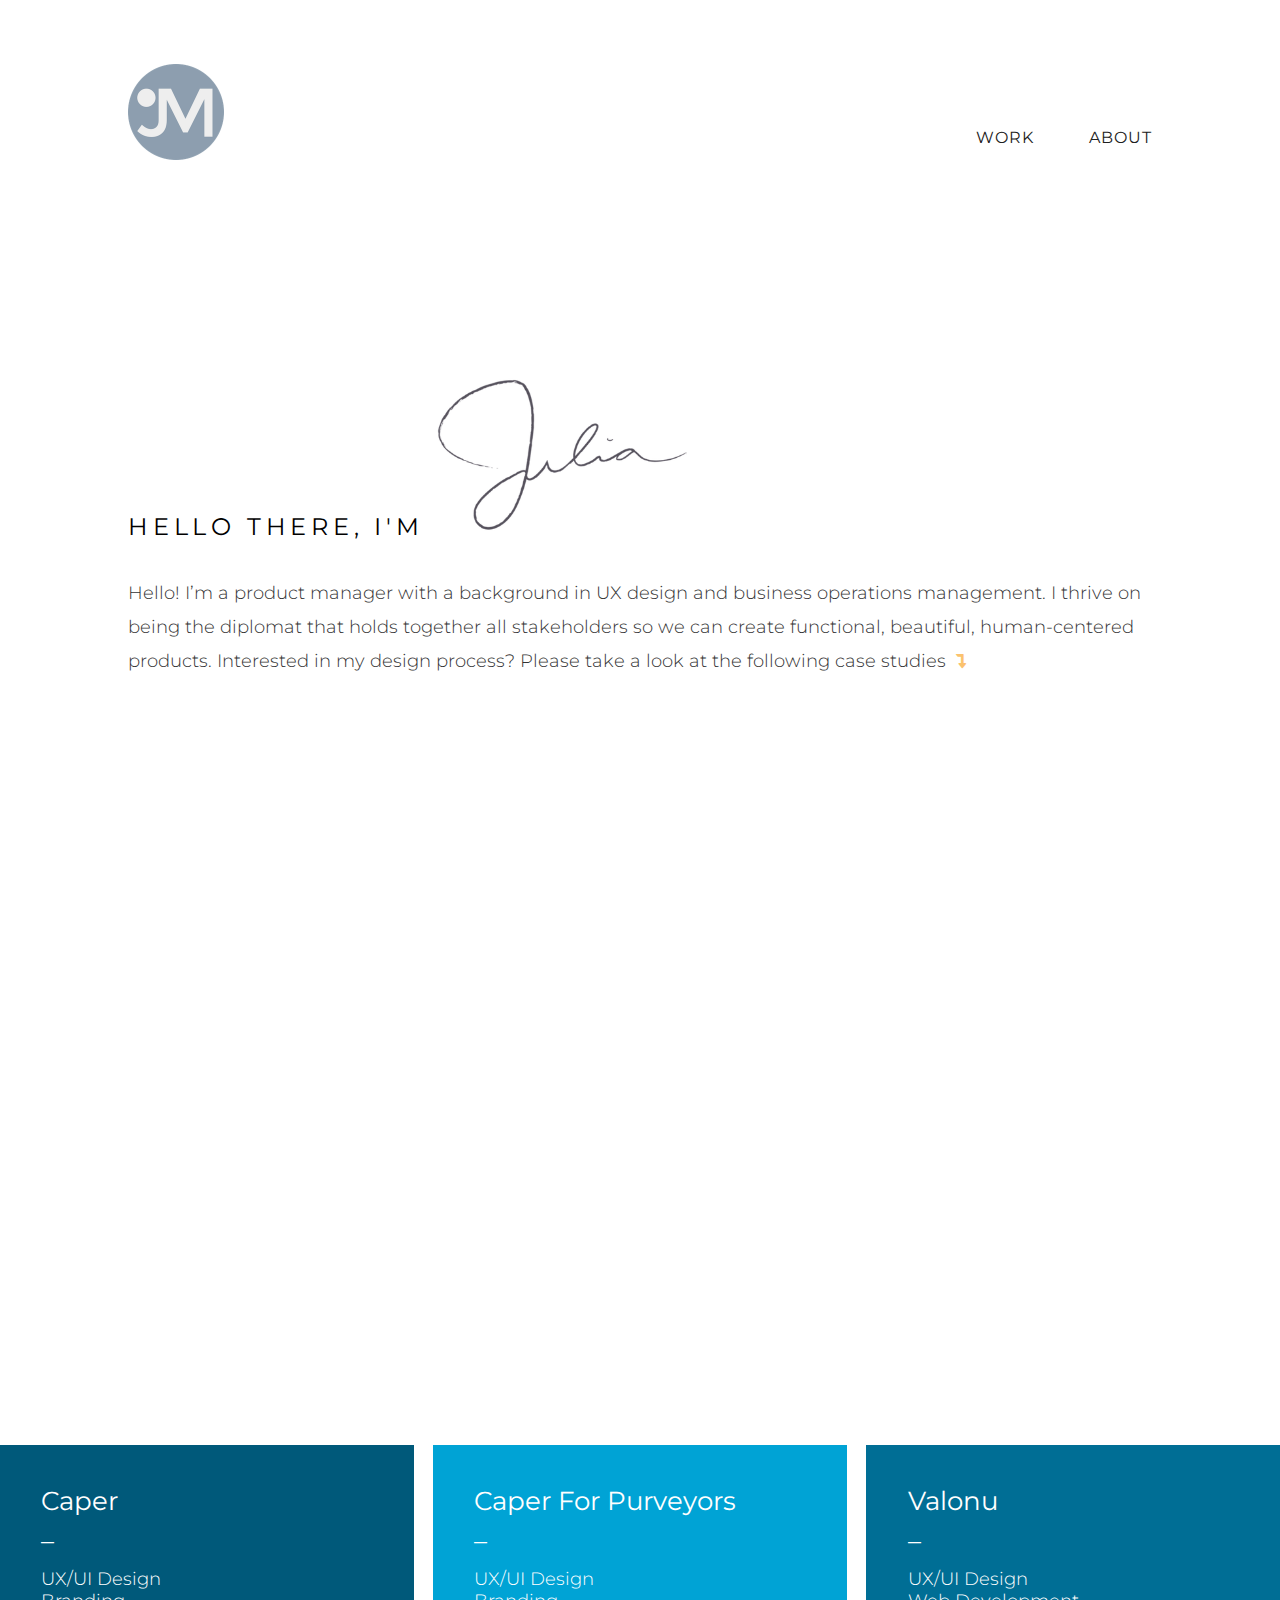
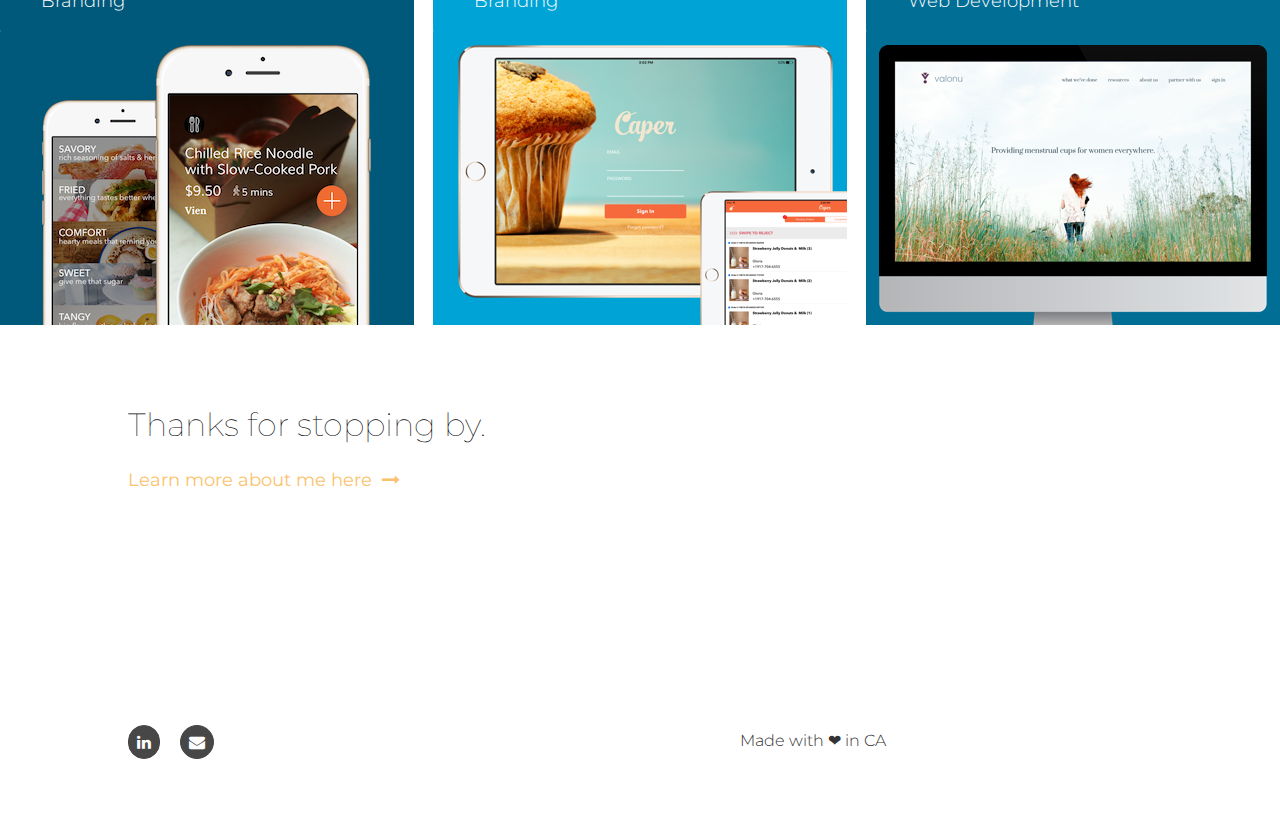
==== commit 7dd07934: "Portfolio 2019 update" ====
--- a/index.html
+++ b/index.html
@@ -10,7 +10,7 @@
  <!-- Google Fonts -->
   <link href="https://fonts.googleapis.com/css?family=Merriweather:300,400" rel="stylesheet">
 
-  <link href="https://fonts.googleapis.com/css?family=Lato:300,400,700" rel="stylesheet">
+ <link href="https://fonts.googleapis.com/css?family=Montserrat:300,400&display=swap" rel="stylesheet">
 
   <link href="https://fonts.googleapis.com/css?family=Parisienne" rel="stylesheet">
  
@@ -21,6 +21,18 @@
  <link rel="stylesheet" href="css/animate.css">
 
  <script src="js/jquery-3.1.0.slim.min.js"></script>
+
+<!-- GOOGLE ANALYTICS -->
+<script>
+  (function(i,s,o,g,r,a,m){i['GoogleAnalyticsObject']=r;i[r]=i[r]||function(){
+  (i[r].q=i[r].q||[]).push(arguments)},i[r].l=1*new Date();a=s.createElement(o),
+  m=s.getElementsByTagName(o)[0];a.async=1;a.src=g;m.parentNode.insertBefore(a,m)
+  })(window,document,'script','https://www.google-analytics.com/analytics.js','ga');
+
+  ga('create', 'UA-62866223-1', 'auto');
+  ga('send', 'pageview');
+
+</script>
 
 </head>
 
@@ -38,24 +50,24 @@
   <ul>
     <li><a href="index.html">WORK</a></li>
     <li><a href="about.html">ABOUT</a></li>
-    <li><a href="contact.html">CONTACT</a></li>
+    <!---<li><a href="contact.html">CONTACT</a></li>--->
   </ul>
 </div>
 </nav>
 
 <div class="intro">
-  <img id="signaturemobile" src="images/signaturemobile.png" />
-  <h2>product manager<span> & </span> UX designer</h2>
+  <div class="intro-inner">
+  <h2 class="intro-subtitle">Hello there, I'm <img id="signaturemobile" src="images/signaturemobile.png" /><img id="signaturefullwidth" src="images/signaturefullwidth.png" /></h2>
   <br>
-  <p>Hello! I’m a product manager with a background in UX design and business operations management. I thrive on being the diplomat that holds together all stakeholders so we can create functional, beautiful, human-centered products. Interested in my design process? Please take a look at the following case studies<i class="fa fa-level-down" aria-hidden"true"></i></p>
-
+  <p>Hello! I’m a product manager with a background in UX design and business operations management. I thrive on being the diplomat that holds together all stakeholders so we can create functional, beautiful, human-centered products. Interested in my design process? Please take a look at the following case studies<a href="#casestudies"><i class="fa fa-level-down" aria-hidden"true"></i></p></a>
+</div>
 </div>
 </header>
 
 
 
 <main>
-<section class="casestudies">
+<section class="casestudies" id="casestudies">
   <li class="one-third caperstudy">
   <a href="caperstudy.html">
     <div class="box">
@@ -107,7 +119,7 @@
   <h2>Thanks for stopping by.</h2>
   <p><a href="about.html">Learn more about me here<i class="fa fa-long-arrow-right" aria-hidden"true"></i></a></p>
   <br>
-  <a href="contact.html" class="btn">SAY HELLO<i class="fa fa-hand-peace-o" aria-hidden"true"></i></a>
+  <!---<a href="contact.html" class="btn">SAY HELLO<i class="fa fa-hand-peace-o" aria-hidden"true"></i></a>--->
 </section>
 </main>
 
@@ -125,7 +137,7 @@
     </ul>
   </li>
   <li class="one-half copyright">
-     <p>Designed & Developed &copy; <span>Julia Matsuoka 2017</span></p>
+     <p>Made with &#x2764; in CA</p>
   </li>
 
  </footer>
--- a/css/style.css
+++ b/css/style.css
@@ -67,11 +67,11 @@
    padding: 0;
  }
 body {
- font-family: 'Lato', sans-serif;
+ font-family: 'Montserrat', sans-serif;
  font-size: 1em;
 }
 h1, h2, h3, h4, h5 {
- font-family: 'Lato', sans-serif;
+ font-family: 'Montserrat', sans-serif;
  font-weight: 700;
 }
 h1 {
@@ -93,7 +93,7 @@
  font-size: 75%; /*12px sub-subheaders CAP*/
 }
 h6 {
- font-family: 'Lato', sans-serif;
+ font-family: 'Montserrat', sans-serif;
  font-size: 112.5%; /*18px quote*/ 
  line-height: 1.5em;
  font-weight: 300;
@@ -104,13 +104,13 @@
  font-weight: 300;
 }
 footer {
-  font-family: 'Lato', sans-serif;
+  font-family: 'Montserrat', sans-serif;
 }
 .fa { font-family: 'FontAwesome' !important; 
   padding-left: 10px;
 
 }
-
+html{scroll-behavior:smooth}
 
 
 
@@ -147,7 +147,7 @@
    background: transparent;
    border: 2px solid #00597A;
    color: #00597A;
-   font-family: 'Lato';
+   font-family: 'Montserrat';
    font-size: 0.875em; /*14px*/
    font-weight: 400;
    padding: 15px 25px 15px 25px;
@@ -157,6 +157,48 @@
 .btn:hover {
   color: #ffffff;
   background-color: #00597A;
+}
+.viewwork {
+    display: inline-block;
+    padding: 16px 35px;
+    font-family: inherit;
+    font-size: .96rem;
+    font-weight: 500;
+    line-height: 1.2;
+    text-align: center;
+    text-transform: uppercase;
+    white-space: nowrap;
+    vertical-align: middle;
+    cursor: pointer;
+    user-select: none;
+    background-color: #252525;
+    border-color: transparent;
+    border-style: solid;
+    border-width: 2px;
+    transition: .2s;
+}
+.nk-btn-color-black.nk-btn-outline {
+    color: #000 !important;
+}
+.nk-btn.nk-btn-outline {
+    color: #ffb347 !important;
+}
+.nk-btn-outline {
+    background-color: transparent;
+}
+.nk-btn-color-black {
+    background-color: #000;
+    border-color: #000;
+    color: #fff !important;
+}
+.nk-btn {
+    background-color: #ffb347;
+    border-color: #ffb347;
+    color: #252525 !important;
+}
+.nk-btn, .nk-btn:hover, .nk-btn.hover, .nk-btn:active, .nk-btn.active, .nk-btn:focus {
+    color: #fff;
+    text-decoration: none;
 }
 
  /* HEADER NAV */
@@ -266,27 +308,34 @@
 /* INTRO */
 .intro {
   background-color: #FFFFFF;
-  min-height: 300px;
   padding-left: 10%;
   padding-right: 10%;
-}
-.intro img {
-  display: block;
-  padding-top: 30px;
+  padding-top: 40%;
+  padding-bottom: 25%;
+  text-align: left;
+  min-height: 100vh;
+}
+#signaturemobile {
+  display: inline-block;
+  margin-left: auto;
+  margin-right: auto;
+  padding-top: 5%;
+  height: auto;
+  max-width: 50%;
 }
 #signaturelarge {
   display: none;
 }
-.intro span {
-  font-family: 'Parisienne', cursive;
-  font-size: 1.15em;
-  color: #FBC26E;
-}
-.intro h2 {
-  text-align: left;
-  color: #202020;
-  font-weight: 300;
-  padding-top: 5%;
+#signaturefullwidth {
+  display: none;
+}
+.intro-subtitle {
+    margin-bottom: 1.1rem;
+    font-family: inherit;
+    font-size: 1rem;
+    text-transform: uppercase;
+    letter-spacing: .2em;
+    text-align: left;
 }
 
 /* CASE STUDIES */
@@ -397,7 +446,7 @@
 .hovereffect p {
   color: #FFF;
   padding-top: 50px;
-  font-family: 'Lato';
+  font-family: 'Montserrat', sans-serif;
   font-size: 20px;
   font-weight: 300;
   opacity: 0;
@@ -531,7 +580,7 @@
      font-size: 87.5%; /*14px sub-subheaders CAP*/
   }
   h6 {
-     font-family: 'Lato', sans-serif;
+     font-family: 'Montserrat', sans-serif;
      font-size: 112.5%; /*18px quote*/ 
      font-weight: 300;
   }
@@ -570,20 +619,32 @@
     width:21%;
    }
   .intro {
-     min-height: 100px;
      padding-left: 10%;
      padding-right: 10%;
+     padding-top: 15%;
+     padding-bottom: 10%;
      clear: both;
-  }
-  .intro h2 {
-    text-align: left;
-    font-size: 38px;
-  }
+     min-height: 100vh;
+  }
+  .intro-subtitle {
+    margin-bottom: 1.1rem;
+    font-family: inherit;
+    font-size: 1.5rem;
+    text-transform: uppercase;
+    letter-spacing: .2em;
+}
   #signaturelarge {
     display: block;
-    padding-top: 30px;
+    padding-top: 10%;
     padding-bottom: 15px;
     padding-left: 20%;
+    max-width: 15%;
+    height: auto;
+  }
+  #signaturefullwidth {
+    display: inline-block;
+    height: auto;
+    max-width: 25%;
   }
   #signaturemobile {
     display: none;
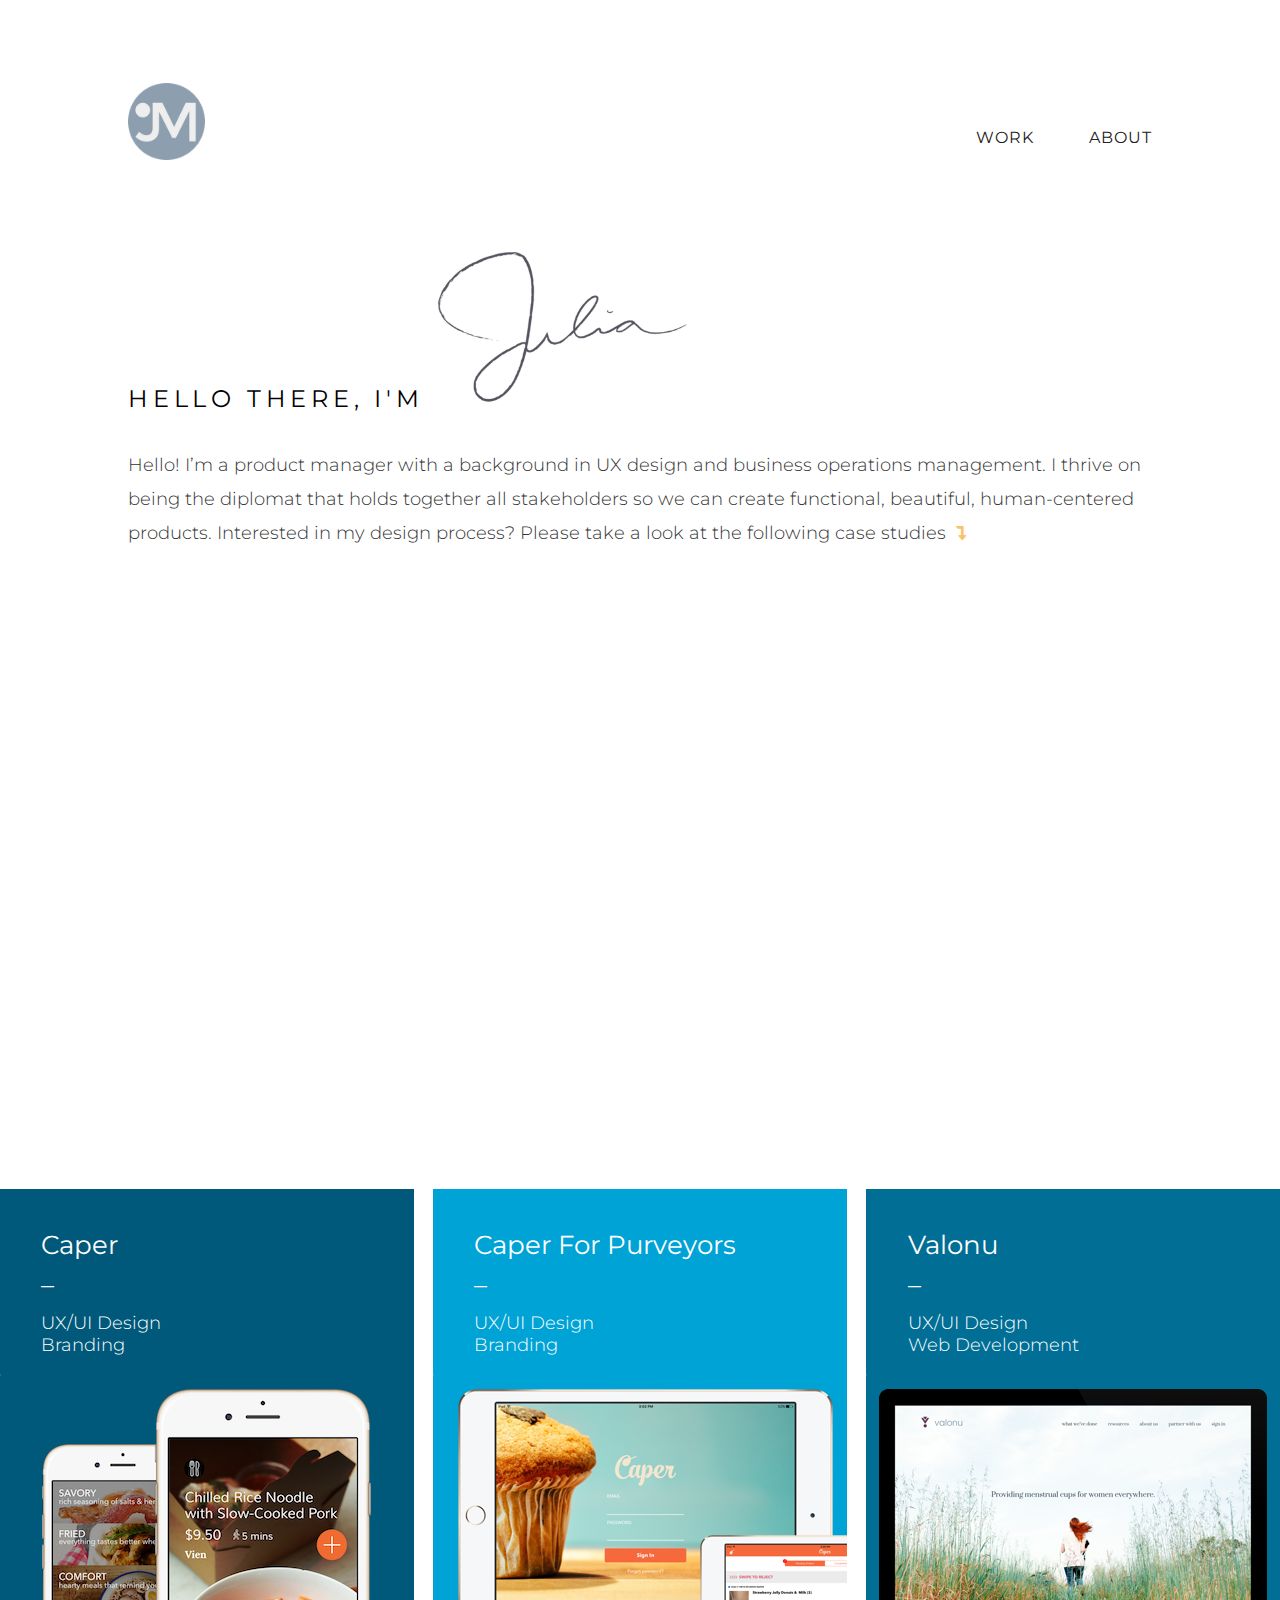
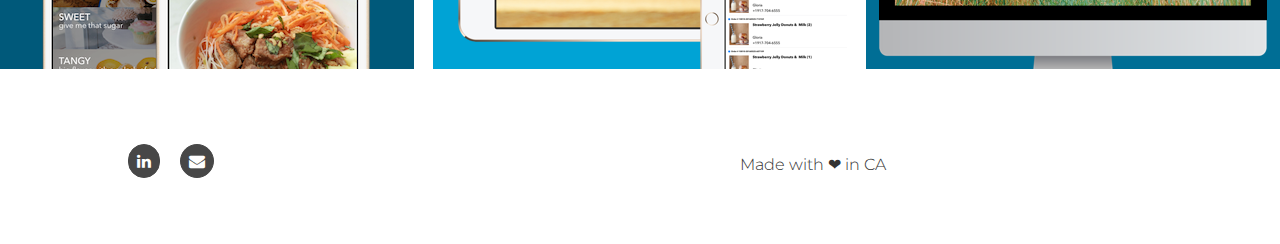
==== commit c02cc966: "100vh" ====
--- a/index.html
+++ b/index.html
@@ -116,8 +116,8 @@
 </section>
 
 <section class="about">
-  <h2>Thanks for stopping by.</h2>
-  <p><a href="about.html">Learn more about me here<i class="fa fa-long-arrow-right" aria-hidden"true"></i></a></p>
+<!---   <h2>Thanks for stopping by.</h2>
+ <p><a href="about.html">Learn more about me here<i class="fa fa-long-arrow-right" aria-hidden"true"></i></a></p>--->
   <br>
   <!---<a href="contact.html" class="btn">SAY HELLO<i class="fa fa-hand-peace-o" aria-hidden"true"></i></a>--->
 </section>
--- a/css/style.css
+++ b/css/style.css
@@ -599,7 +599,7 @@
      width: 100%;
   }
   footer {
-    padding-top: 10%;
+    padding-top: 2%;
   }
 }
 /*Breakpoint */
@@ -621,8 +621,8 @@
   .intro {
      padding-left: 10%;
      padding-right: 10%;
-     padding-top: 15%;
-     padding-bottom: 10%;
+     padding-top: 5%;
+     padding-bottom: 0;
      clear: both;
      min-height: 100vh;
   }
@@ -635,10 +635,10 @@
 }
   #signaturelarge {
     display: block;
-    padding-top: 10%;
+    padding-top: 13%;
     padding-bottom: 15px;
     padding-left: 20%;
-    max-width: 15%;
+    max-width: 12%;
     height: auto;
   }
   #signaturefullwidth {
@@ -651,7 +651,7 @@
   }
   .about{
     margin: auto;
-    padding-top: 50px;
+    padding-top: 10px;
     padding-right: 10%;
     padding-left: 10%;
   }
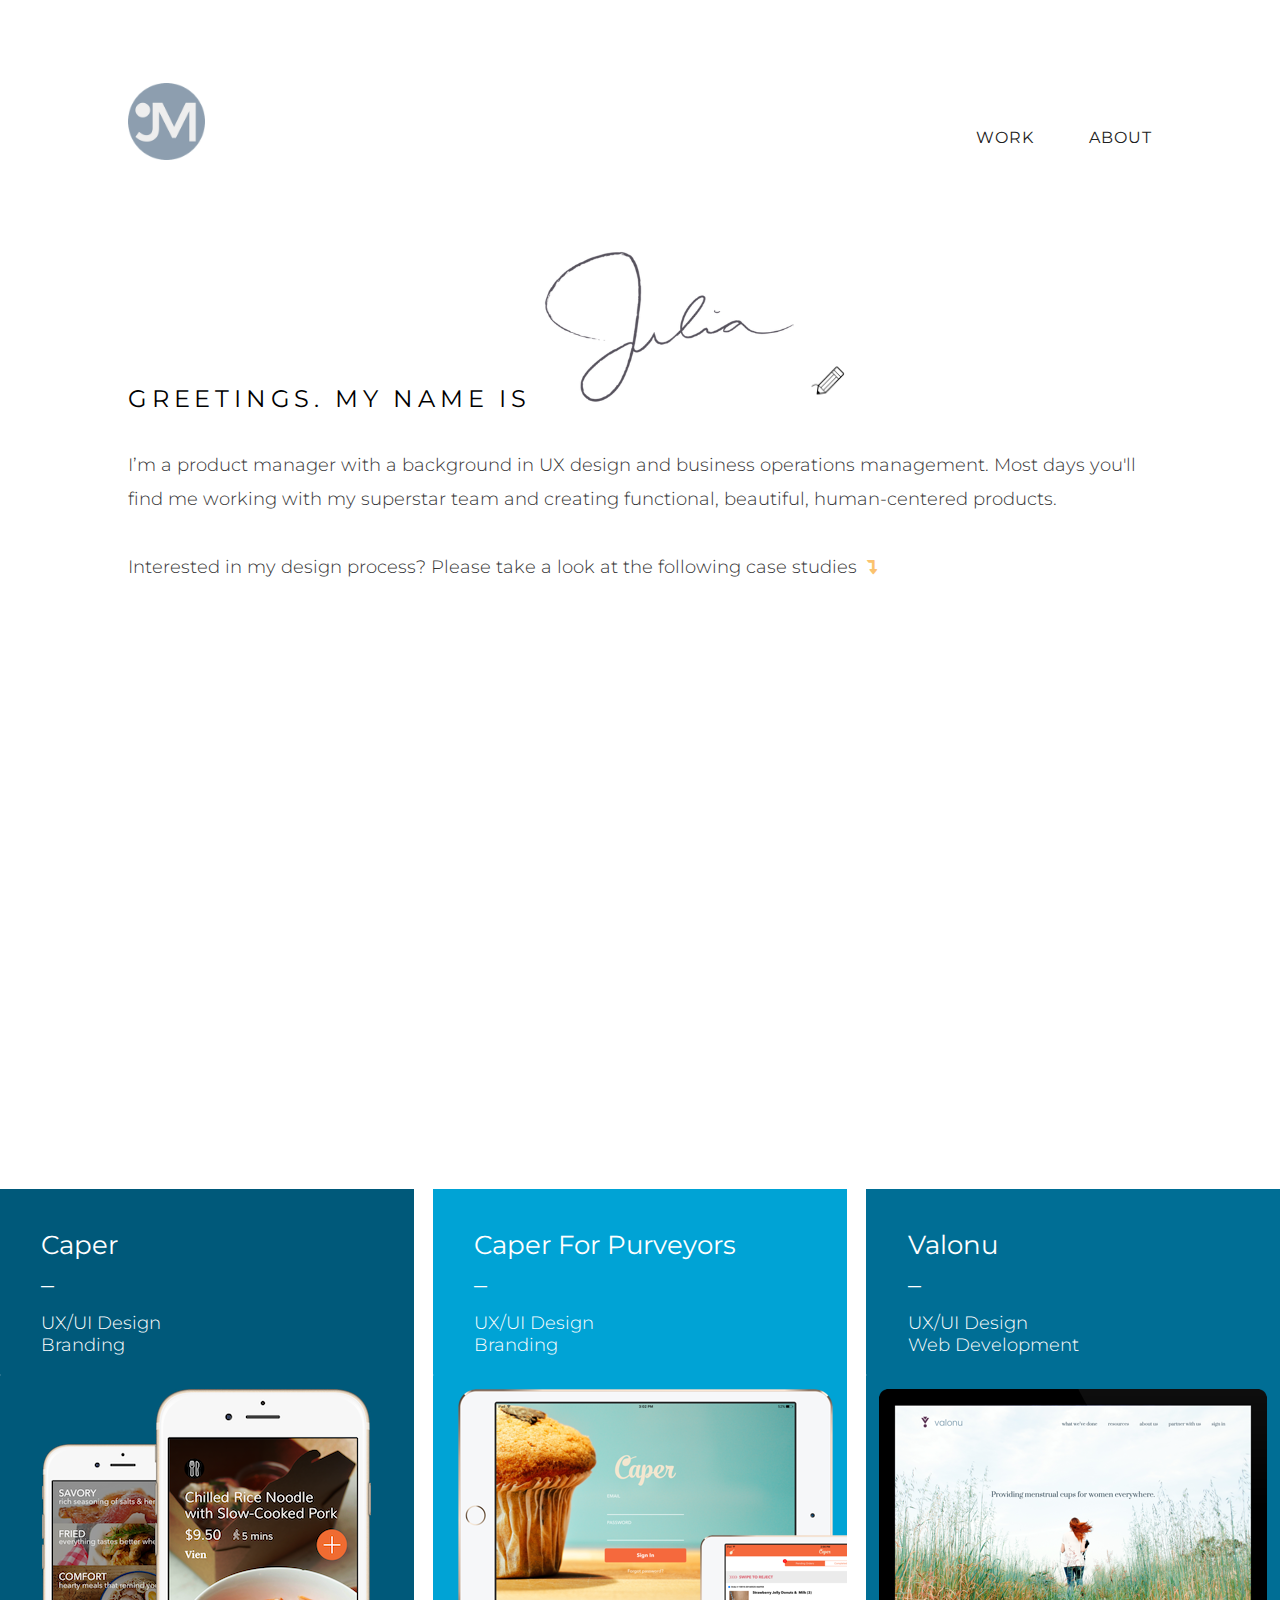
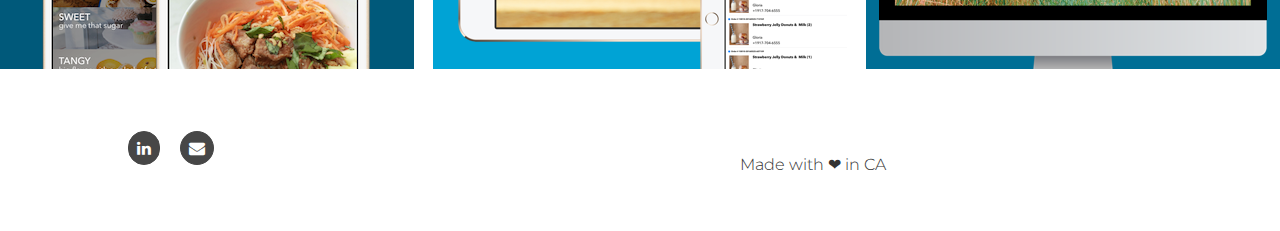
==== commit 5e7ccf2b: "Pencilgif" ====
--- a/index.html
+++ b/index.html
@@ -57,9 +57,10 @@
 
 <div class="intro">
   <div class="intro-inner">
-  <h2 class="intro-subtitle">Hello there, I'm <img id="signaturemobile" src="images/signaturemobile.png" /><img id="signaturefullwidth" src="images/signaturefullwidth.png" /></h2>
+  <h2 class="intro-subtitle">Greetings. My name is <img id="signaturemobile" src="images/signaturemobile.png" /><img id="signaturefullwidth" src="images/signaturefullwidth.png" /><img id="pencilgif" src="images/animat-pencil.gif"></h2>
   <br>
-  <p>Hello! I’m a product manager with a background in UX design and business operations management. I thrive on being the diplomat that holds together all stakeholders so we can create functional, beautiful, human-centered products. Interested in my design process? Please take a look at the following case studies<a href="#casestudies"><i class="fa fa-level-down" aria-hidden"true"></i></p></a>
+  <p>I’m a product manager with a background in UX design and business operations management. Most days you'll find me working with my superstar team and creating functional, beautiful, human-centered products. 
+  <br><br>Interested in my design process? Please take a look at the following case studies<a href="#casestudies"><i class="fa fa-level-down" aria-hidden"true"></i></p></a>
 </div>
 </div>
 </header>
--- a/css/style.css
+++ b/css/style.css
@@ -311,7 +311,7 @@
   padding-left: 10%;
   padding-right: 10%;
   padding-top: 40%;
-  padding-bottom: 25%;
+  padding-bottom: 0;
   text-align: left;
   min-height: 100vh;
 }
@@ -321,13 +321,17 @@
   margin-right: auto;
   padding-top: 5%;
   height: auto;
-  max-width: 50%;
+  max-width: 30%;
 }
 #signaturelarge {
   display: none;
 }
 #signaturefullwidth {
   display: none;
+}
+#pencilgif {
+  max-width: 20%;
+  height: auto;
 }
 .intro-subtitle {
     margin-bottom: 1.1rem;
@@ -599,7 +603,7 @@
      width: 100%;
   }
   footer {
-    padding-top: 2%;
+    padding-top: 1%;
   }
 }
 /*Breakpoint */
@@ -649,6 +653,10 @@
   #signaturemobile {
     display: none;
   }
+  #pencilgif {
+    max-width: 6%;
+    height: auto;
+  }
   .about{
     margin: auto;
     padding-top: 10px;
